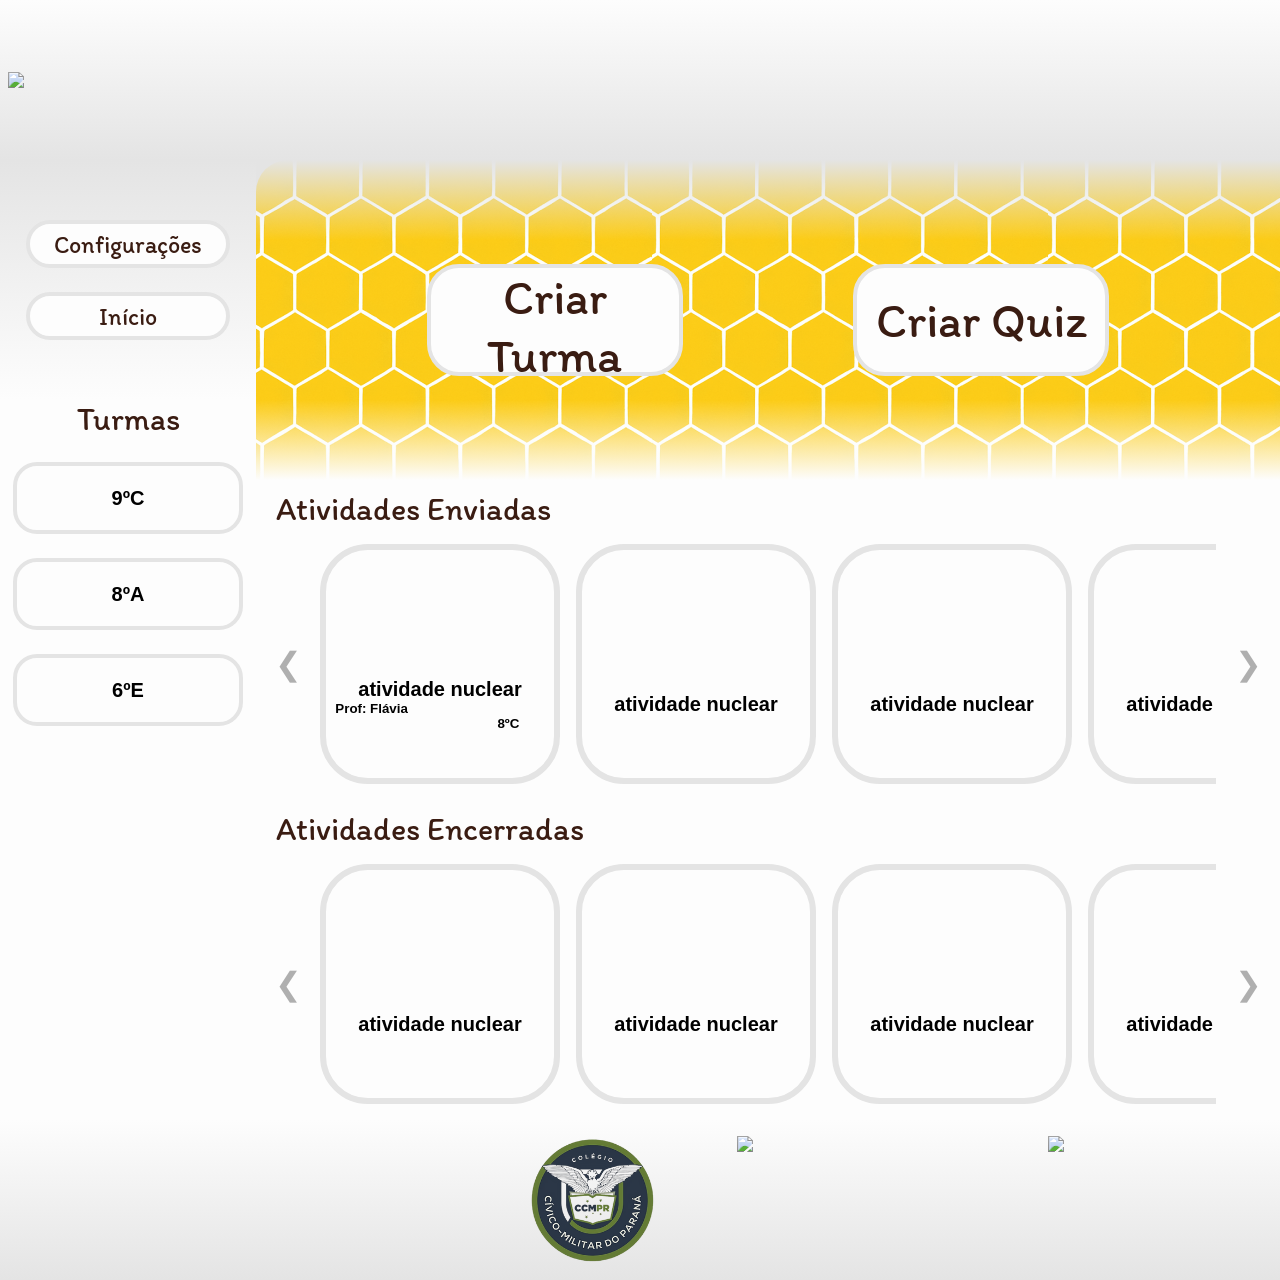
==== public/homeprof.html @ d283ea4b "Add files via upload" ====
<!DOCTYPE html>
<html lang="pt-br">
    <head>
        <meta charset="UTF-8">
        <meta name="viewport" content="width=device-width, initial-scale=1.0">
        <link rel="stylesheet" href="homeprof.css">
        <title>Homepage Professor - Buzzle</title>
    </head>
    <body>
        <header>
            <section>
                <div id="divlogo">
                    <img src="imagens/logobuzzle.png">
                </div>
                <div id="divnav">
                    
                </div>
                <div id="divperfil">
                    
                </div>
            </section>
        </header>
        <aside>
            <section id="secnav">
                <button class="navbut">
                    Configurações
                </button>
                <button class="navbut">
                    Início
                </button>
            </section>
            <section id="secturmas">
                <p id="astitulo">Turmas</p>
                <section id="subsecturmas">
                    <button class="divtur"><h2>9ºC</h2></button>
                    <button class="divtur"><h2>8ºA</h2></button>
                    <button class="divtur"><h2>6ºE</h2></button>
                </section>
            </section>
        </aside>
        <main>
            <section id="fundo">
                <button>Criar Turma</button>
                <button>Criar Quiz</button>
            </section>
            <section id="secmain">
                <section id="secatvenv">
                    <p id="titulo">Atividades Enviadas</p>
                    <section id="carrossel">
                        <button onclick="moveSlide(-1)" id="butao">&#10094;</button>
                        <section id="seccarrossel">
                            <section id="secroladora">
                                
                                
                                
                                <button class="divatv"><h2 class="letra">atividade nuclear</h2>
                                    <h4 class="prof">Prof: Flávia</h4>
                                    <h4 class="turma">8ºC</h4></button>
                                <button class="divatv"><h2 class="letra">atividade nuclear</h2></button>
                                <button class="divatv"><h2 class="letra">atividade nuclear</h2></button>
                                <button class="divatv"><h2 class="letra">atividade nuclear</h2></button>
                                <button class="divatv"><h2 class="letra">atividade nuclear</h2></button>
                                <button class="divatv"><h2 class="letra">atividade nuclear</h2></button>
                            </section>
                        </section>
                        <button onclick="moveSlide(1)" id="butao">&#10095;</button>
                    </section>
                </section>
                <section id="secatvenc">
                    <p id="titulo">Atividades Encerradas</p>
                    <section id="carrossel">
                        <button onclick="moveSlide(-1)" id="butao">&#10094;</button>
                        <section id="seccarrossel">
                            <section id="secroladora">
                                <button class="divatv"><h2 class="letra">atividade nuclear</h2></button>
                                <button class="divatv"><h2 class="letra">atividade nuclear</h2></button>
                                <button class="divatv"><h2 class="letra">atividade nuclear</h2></button>
                                <button class="divatv"><h2 class="letra">atividade nuclear</h2></button>
                                <button class="divatv"><h2 class="letra">atividade nuclear</h2></button>
                                <button class="divatv"><h2 class="letra">atividade nuclear</h2></button>
                            </section>
                        </section>
                        <button onclick="moveSlide(1)" id="butao">&#10095;</button>
                    </section>
                </section>
            </section>
        </main>
        <footer>
            <section id="secfooter">
                <div></div>
                <div class="divfot">
                    <img src="imagens/ccm.png">
                    <img src="imagens/governo.png">
                </div>
                <div class="divfot">
                    <img src="imagens/marsela.png">
                </div>
            </section>
        </footer>
    </body>
</html>
---- public/homeprof.css ----
@font-face {
    font-family: buz1;
    src: url(fonte/Itim-Regular.ttf);
}

* {
    margin: 0;
    padding: 0;
}

body {
    display: grid;
    grid-template-areas:
        "header header header"
        "aside main main"
        "footer footer footer";
    grid-template-columns: 1fr 2fr 2fr;
    background-color: #e4e4e4;
}

header {
    grid-area: header;
    position: relative;
    width: 100%;
    height: 10rem;
    background-image: linear-gradient(#fdfdfd, #e4e4e4);
}

header section {
    width: 100%;
    height: 100%;
    display: flex;
}

#divlogo, #divperfil {
    width: 20%;
    height: 100%;
}

#divlogo {
    display: flex;
    align-items: center;
    justify-content: center;
}

#divlogo img {
    width: 15rem;
}

#divnav {
    width: 60%;
    height: 100%;
}

aside {
    grid-area: aside;
    position: relative;
    width: 100%;
    height: 100%;
    background-image: linear-gradient(#e4e4e4, #fdfdfd, #fdfdfd, #fdfdfd, #fdfdfd);
} 

#secnav{
    width: 100%;
    height: 25%;
    display: flex;
    flex-direction: column;
    align-items: center;
    justify-content: center;
    gap: 1.5rem;
}

.navbut{
    width: 80%;
    height: 3rem;
    background-color: #fdfdfd;
    border: 0.25rem solid #e4e4e4;
    border-radius: 5rem;
    color: #3a1c12;
    font-family: buz1;
    font-size: 1.5rem;
    transition: 0.5s;
    cursor: pointer;
}

.navbut:hover{
    filter: brightness(95%);
    border: 0.25rem solid #ffda33;
}

#secturmas{
    width: 100%;
    height: 75%;
}

#astitulo{
    text-align: center;
    color: #3a1c12;
    font-family: buz1;
    font-size: 2rem;
    margin-bottom: 1.5rem;
}

#subsecturmas{
    width: 100%;
    display: flex;
    flex-direction: column;
    align-items: center;
    gap: 1.5rem;
}

.divtur{
    width: 90%;
    height: 4.5rem;
    background-color: #fdfdfd;
    border: 0.25rem solid #e4e4e4;
    border-radius: 1.5rem;
    cursor: pointer;
    transition: 0.5s;
}

.divtur:hover{
    filter: brightness(95%);
    border: 0.25rem solid #ffda33;
}

main {
    grid-area: main;
    position: relative;
    width: 100%;
    height: 60rem;
    background-image: url(imagens/colmeianova.png);
    border-radius: 2rem 0 0 0;
}

.letra{
    position: relative;
    margin-top: 35%;
}

.prof{
    position: relative;
    margin-top: 0%;
    right: 30%;
}

.turma{
    position: relative;
    margin-top: 0%;
    left: 30%;
    text-align: ;

}
#fundo {
    width: 100%;
    height: 20rem;
    background-image: linear-gradient(#e4e4e4, transparent, transparent, transparent, #fdfdfd);
    display: flex;
    align-items: center;
    justify-content: space-evenly;
}

#fundo button {
    width: 25%;
    height: 7rem;
    border-radius: 2rem;
    border: 0.25rem solid #e4e4e4;
    background-color: #fdfdfd;
    text-align: center;
    font-size: 3rem;
    transition: 0.2s;
    cursor: pointer;
    color: #3a1c12;
    font-family: buz1;
}

#fundo button:hover {
    scale: 105%;
    filter: brightness(97.5%);
    border: 0.5rem solid #ffda33;
}

#secmain {
    width: 100%;
    height: calc(100% - 20rem);
    background-color: #fdfdfd;
    display: flex;
    flex-wrap: wrap;
}

#secatvenv, #secatvenc{
    width: 100%;
    height: 50%;
    display: flex;
    flex-wrap: wrap;
}

#titulo{
    color: #3a1c12;
    font-family: buz1;
    font-size: 2rem;
    margin-left: 2%;
    margin-top: 1%;
    width: 100%;
}

#carrossel{
    /*background-color: pink;*/
    width: 100%;
    height: 80%;
    display: flex;
    align-items: center;
}

#butao{
    width: 4rem;
    height: 4rem;
    font-size: 2rem;
    color: #afafaf;
    cursor: pointer;
    border: none;
    background-color: #fdfdfd;
    transition: 0.5s;
}

#butao:hover{
    color: #ffda33;
}

#seccarrossel{
    width: calc(100% - 8rem);
    height: 100%;
    /*background-color: purple;*/
    display: flex;
    align-items: center;
    overflow: hidden;
}

#secroladora{
    width: auto;
    height: 100%;
    display: flex;
    align-items: center;
    /*background-color: plum;*/
    gap: 1rem;
}

.divatv{
    background-image: url('imagens/errado.webp');
    background-size: contain; /* ou contain, ou um tamanho específico */
    background-repeat: no-repeat; /* Para não repetir a imagem */
    
    width: 15rem;
    height: 15rem;
    background-color: #fdfdfd;
    border: 0.4rem solid #e4e4e4;
    border-radius: 3rem;
    flex-shrink: 0;
    flex-grow: 0;
    cursor: pointer;
    transition: 0.5s;
}

.divatv:hover{
    filter: brightness(95%);
    border: 0.4rem solid #ffda33;
}

footer {
    grid-area: footer;
    position: relative;
    width: 100%;
    height: 10rem;
    background-image: linear-gradient(#fdfdfd, #e4e4e4);
}

#secfooter{
    width: 100%;
    height: 100%;
    display: flex;
    justify-content: space-evenly;
}

#secfooter div{
    width: 30%;
    height: 100%;
}

.divfot{
    display: flex;
    justify-content: space-evenly;
    align-items: center;
}

.divfot img{
    height: 8rem;
}
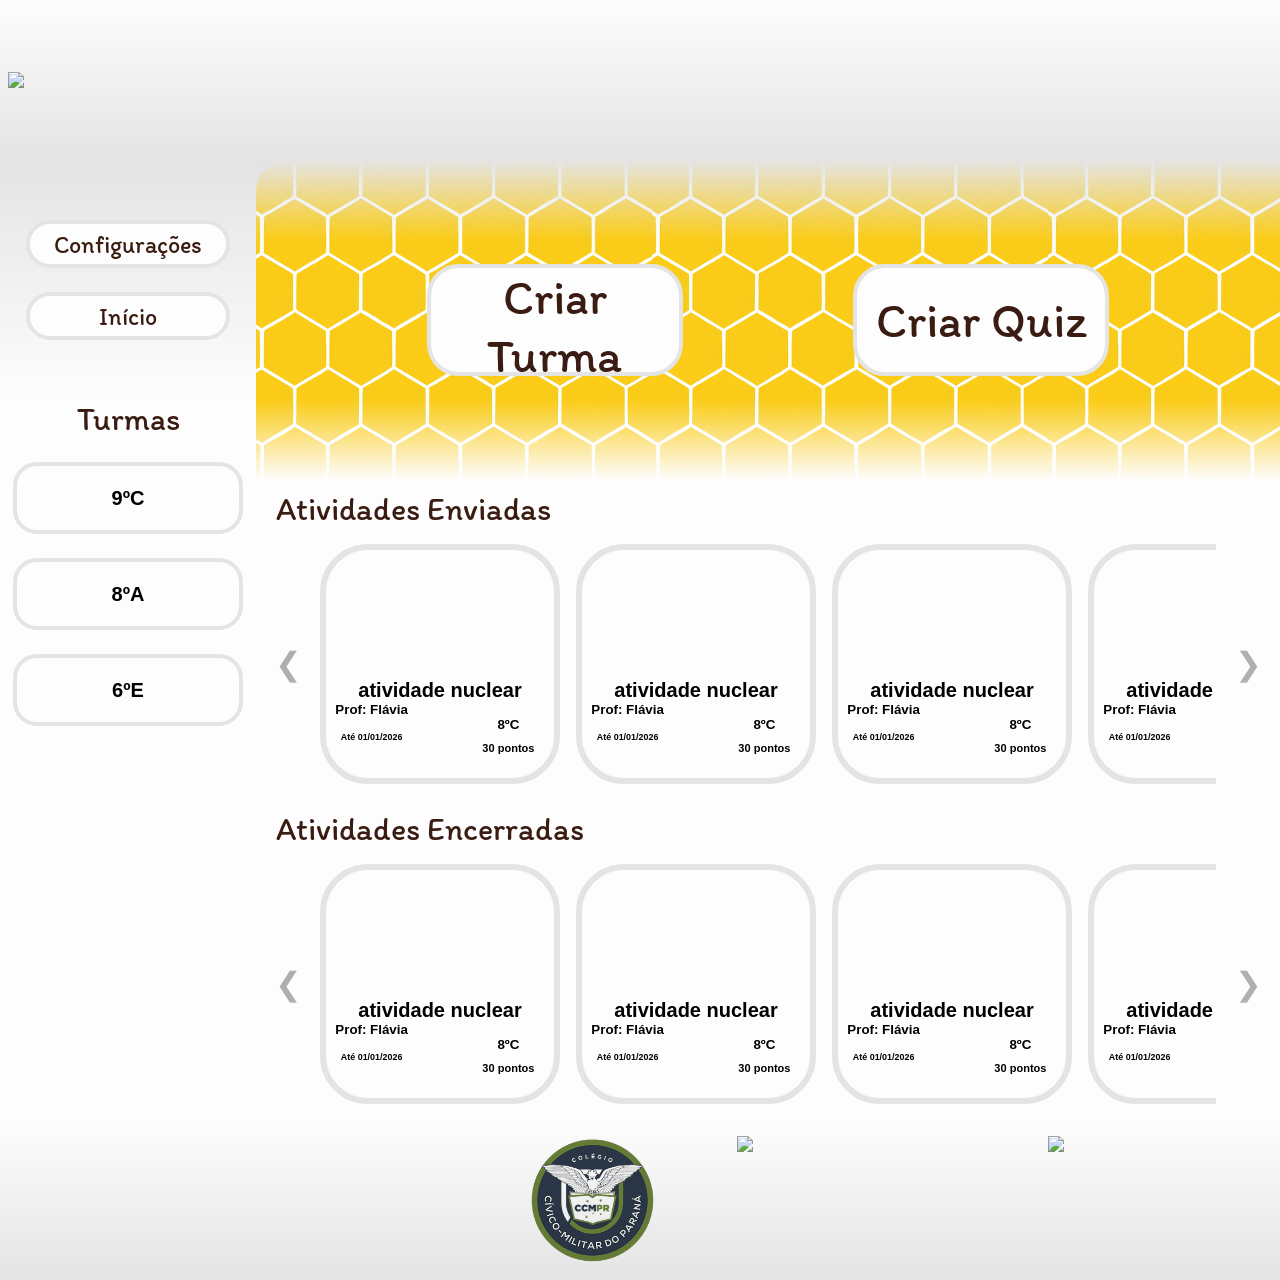
==== commit 07e205fd: "Add files via upload" ====
--- a/public/homeprof.html
+++ b/public/homeprof.html
@@ -55,12 +55,35 @@
                                 
                                 <button class="divatv"><h2 class="letra">atividade nuclear</h2>
                                     <h4 class="prof">Prof: Flávia</h4>
-                                    <h4 class="turma">8ºC</h4></button>
-                                <button class="divatv"><h2 class="letra">atividade nuclear</h2></button>
-                                <button class="divatv"><h2 class="letra">atividade nuclear</h2></button>
-                                <button class="divatv"><h2 class="letra">atividade nuclear</h2></button>
-                                <button class="divatv"><h2 class="letra">atividade nuclear</h2></button>
-                                <button class="divatv"><h2 class="letra">atividade nuclear</h2></button>
+                                    <h4 class="turma">8ºC</h4>
+                                <h6 class="prazo">Até 01/01/2026</h6>
+                                <h5 class="nota">30 pontos</h5></button>
+                                    
+                                <button class="divatv"><h2 class="letra">atividade nuclear</h2>
+                                    <h4 class="prof">Prof: Flávia</h4>
+                                    <h4 class="turma">8ºC</h4>
+                                <h6 class="prazo">Até 01/01/2026</h6>
+                                <h5 class="nota">30 pontos</h5></button>
+                                <button class="divatv"><h2 class="letra">atividade nuclear</h2>
+                                    <h4 class="prof">Prof: Flávia</h4>
+                                    <h4 class="turma">8ºC</h4>
+                                <h6 class="prazo">Até 01/01/2026</h6>
+                                <h5 class="nota">30 pontos</h5></button>
+                                <button class="divatv"><h2 class="letra">atividade nuclear</h2>
+                                    <h4 class="prof">Prof: Flávia</h4>
+                                    <h4 class="turma">8ºC</h4>
+                                <h6 class="prazo">Até 01/01/2026</h6>
+                                <h5 class="nota">30 pontos</h5></button>
+                                <button class="divatv"><h2 class="letra">atividade nuclear</h2>
+                                    <h4 class="prof">Prof: Flávia</h4>
+                                    <h4 class="turma">8ºC</h4>
+                                <h6 class="prazo">Até 01/01/2026</h6>
+                                <h5 class="nota">30 pontos</h5></button>
+                                <button class="divatv"><h2 class="letra">atividade nuclear</h2>
+                                    <h4 class="prof">Prof: Flávia</h4>
+                                    <h4 class="turma">8ºC</h4>
+                                <h6 class="prazo">Até 01/01/2026</h6>
+                                <h5 class="nota">30 pontos</h5></button>
                             </section>
                         </section>
                         <button onclick="moveSlide(1)" id="butao">&#10095;</button>
@@ -72,12 +95,36 @@
                         <button onclick="moveSlide(-1)" id="butao">&#10094;</button>
                         <section id="seccarrossel">
                             <section id="secroladora">
-                                <button class="divatv"><h2 class="letra">atividade nuclear</h2></button>
-                                <button class="divatv"><h2 class="letra">atividade nuclear</h2></button>
-                                <button class="divatv"><h2 class="letra">atividade nuclear</h2></button>
-                                <button class="divatv"><h2 class="letra">atividade nuclear</h2></button>
-                                <button class="divatv"><h2 class="letra">atividade nuclear</h2></button>
-                                <button class="divatv"><h2 class="letra">atividade nuclear</h2></button>
+                                <button class="divatv"><h2 class="letra">atividade nuclear</h2>
+                                    <h4 class="prof">Prof: Flávia</h4>
+                                    <h4 class="turma">8ºC</h4>
+                                <h6 class="prazo">Até 01/01/2026</h6>
+                                <h5 class="nota">30 pontos</h5></button>
+                                <button class="divatv"><h2 class="letra">atividade nuclear</h2>
+                                    <h4 class="prof">Prof: Flávia</h4>
+                                    <h4 class="turma">8ºC</h4>
+                                <h6 class="prazo">Até 01/01/2026</h6>
+                                <h5 class="nota">30 pontos</h5></button>
+                                <button class="divatv"><h2 class="letra">atividade nuclear</h2>
+                                    <h4 class="prof">Prof: Flávia</h4>
+                                    <h4 class="turma">8ºC</h4>
+                                <h6 class="prazo">Até 01/01/2026</h6>
+                                <h5 class="nota">30 pontos</h5></button>
+                                <button class="divatv"><h2 class="letra">atividade nuclear</h2>
+                                    <h4 class="prof">Prof: Flávia</h4>
+                                    <h4 class="turma">8ºC</h4>
+                                <h6 class="prazo">Até 01/01/2026</h6>
+                                <h5 class="nota">30 pontos</h5></button>
+                                <button class="divatv"><h2 class="letra">atividade nuclear</h2>
+                                    <h4 class="prof">Prof: Flávia</h4>
+                                    <h4 class="turma">8ºC</h4>
+                                <h6 class="prazo">Até 01/01/2026</h6>
+                                <h5 class="nota">30 pontos</h5></button>
+                                <button class="divatv"><h2 class="letra">atividade nuclear</h2>
+                                    <h4 class="prof">Prof: Flávia</h4>
+                                    <h4 class="turma">8ºC</h4>
+                                <h6 class="prazo">Até 01/01/2026</h6>
+                                <h5 class="nota">30 pontos</h5></button>
                             </section>
                         </section>
                         <button onclick="moveSlide(1)" id="butao">&#10095;</button>
--- a/public/homeprof.css
+++ b/public/homeprof.css
@@ -135,7 +135,7 @@
 
 .letra{
     position: relative;
-    margin-top: 35%;
+    margin-top: 46%;
 }
 
 .prof{
@@ -148,9 +148,20 @@
     position: relative;
     margin-top: 0%;
     left: 30%;
-    text-align: ;
-
-}
+}
+
+.prazo{
+    position: relative;
+    margin-top: 0%;
+    right: 30%;
+}
+
+.nota{
+    position: relative;
+    margin-top: 0%;
+    left: 30%;
+}
+
 #fundo {
     width: 100%;
     height: 20rem;
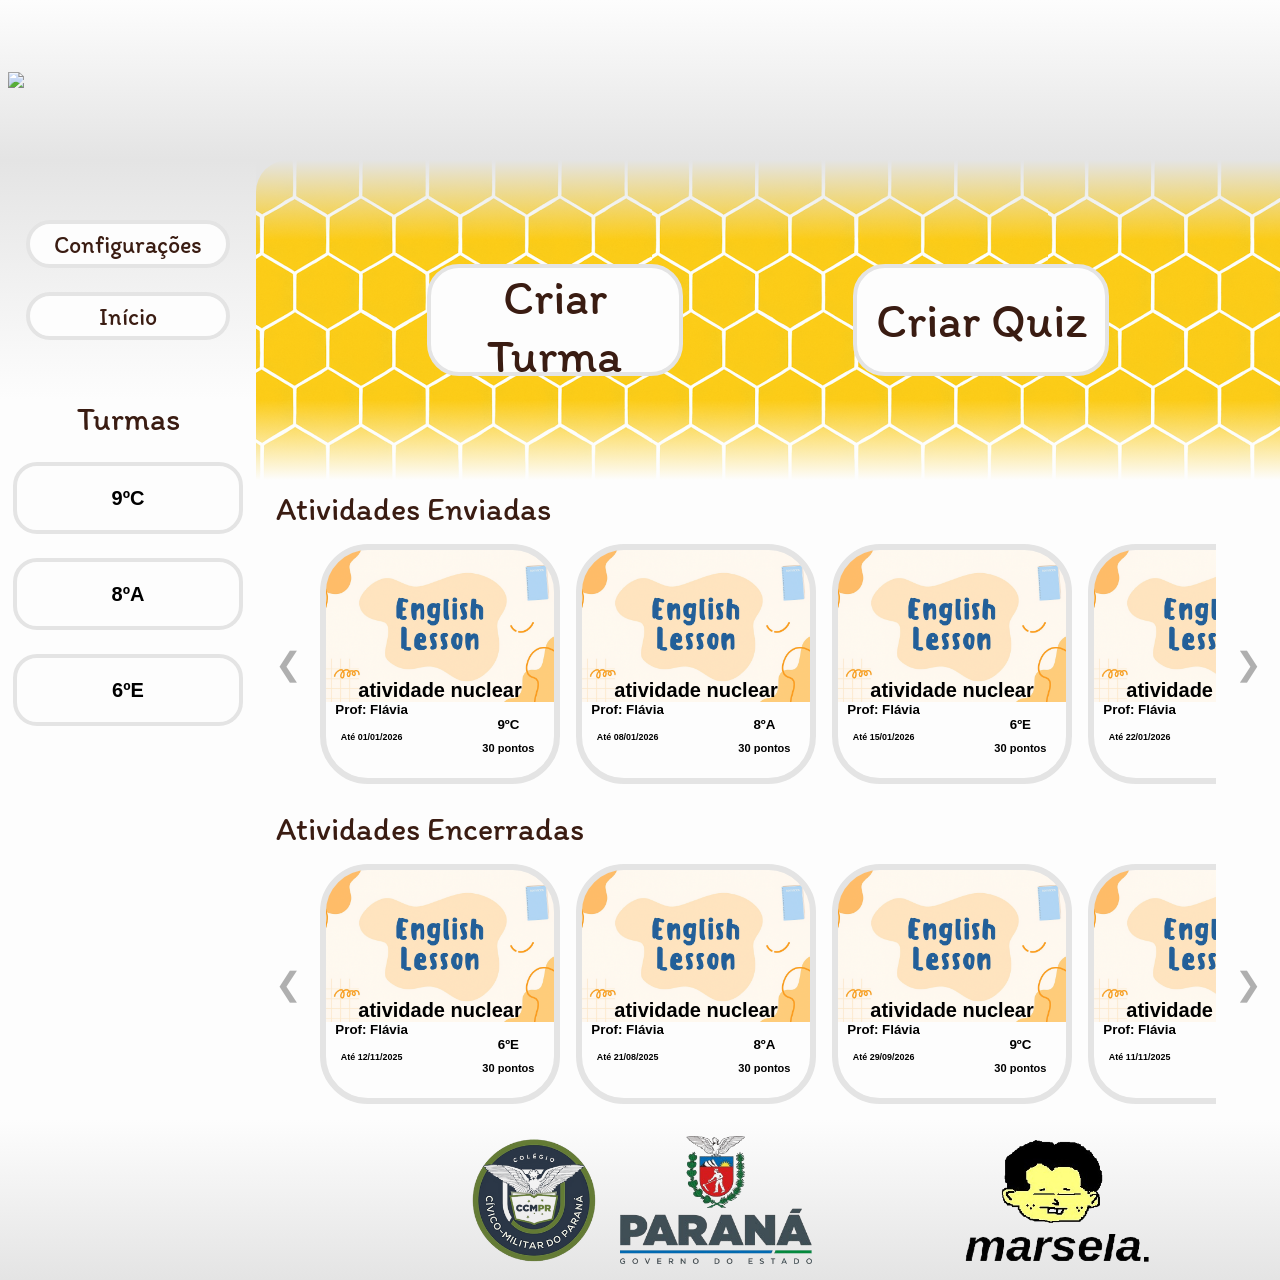
==== commit 0f0c4c01: "Add files via upload" ====
--- a/public/homeprof.html
+++ b/public/homeprof.html
@@ -55,34 +55,34 @@
                                 
                                 <button class="divatv"><h2 class="letra">atividade nuclear</h2>
                                     <h4 class="prof">Prof: Flávia</h4>
-                                    <h4 class="turma">8ºC</h4>
+                                    <h4 class="turma">9ºC</h4>
                                 <h6 class="prazo">Até 01/01/2026</h6>
                                 <h5 class="nota">30 pontos</h5></button>
                                     
                                 <button class="divatv"><h2 class="letra">atividade nuclear</h2>
                                     <h4 class="prof">Prof: Flávia</h4>
-                                    <h4 class="turma">8ºC</h4>
-                                <h6 class="prazo">Até 01/01/2026</h6>
+                                    <h4 class="turma">8ºA</h4>
+                                <h6 class="prazo">Até 08/01/2026</h6>
                                 <h5 class="nota">30 pontos</h5></button>
                                 <button class="divatv"><h2 class="letra">atividade nuclear</h2>
                                     <h4 class="prof">Prof: Flávia</h4>
-                                    <h4 class="turma">8ºC</h4>
-                                <h6 class="prazo">Até 01/01/2026</h6>
+                                    <h4 class="turma">6ºE</h4>
+                                <h6 class="prazo">Até 15/01/2026</h6>
                                 <h5 class="nota">30 pontos</h5></button>
                                 <button class="divatv"><h2 class="letra">atividade nuclear</h2>
                                     <h4 class="prof">Prof: Flávia</h4>
-                                    <h4 class="turma">8ºC</h4>
-                                <h6 class="prazo">Até 01/01/2026</h6>
+                                    <h4 class="turma">9ºC</h4>
+                                <h6 class="prazo">Até 22/01/2026</h6>
                                 <h5 class="nota">30 pontos</h5></button>
                                 <button class="divatv"><h2 class="letra">atividade nuclear</h2>
                                     <h4 class="prof">Prof: Flávia</h4>
-                                    <h4 class="turma">8ºC</h4>
-                                <h6 class="prazo">Até 01/01/2026</h6>
+                                    <h4 class="turma">6ºE</h4>
+                                <h6 class="prazo">Até 07/01/2026</h6>
                                 <h5 class="nota">30 pontos</h5></button>
                                 <button class="divatv"><h2 class="letra">atividade nuclear</h2>
                                     <h4 class="prof">Prof: Flávia</h4>
-                                    <h4 class="turma">8ºC</h4>
-                                <h6 class="prazo">Até 01/01/2026</h6>
+                                    <h4 class="turma">9ºC</h4>
+                                <h6 class="prazo">Até 20/12/2025</h6>
                                 <h5 class="nota">30 pontos</h5></button>
                             </section>
                         </section>
@@ -97,33 +97,33 @@
                             <section id="secroladora">
                                 <button class="divatv"><h2 class="letra">atividade nuclear</h2>
                                     <h4 class="prof">Prof: Flávia</h4>
-                                    <h4 class="turma">8ºC</h4>
-                                <h6 class="prazo">Até 01/01/2026</h6>
+                                    <h4 class="turma">6ºE</h4>
+                                <h6 class="prazo">Até 12/11/2025</h6>
                                 <h5 class="nota">30 pontos</h5></button>
                                 <button class="divatv"><h2 class="letra">atividade nuclear</h2>
                                     <h4 class="prof">Prof: Flávia</h4>
-                                    <h4 class="turma">8ºC</h4>
-                                <h6 class="prazo">Até 01/01/2026</h6>
+                                    <h4 class="turma">8ºA<A></A></h4>
+                                <h6 class="prazo">Até 21/08/2025</h6>
                                 <h5 class="nota">30 pontos</h5></button>
                                 <button class="divatv"><h2 class="letra">atividade nuclear</h2>
                                     <h4 class="prof">Prof: Flávia</h4>
-                                    <h4 class="turma">8ºC</h4>
-                                <h6 class="prazo">Até 01/01/2026</h6>
+                                    <h4 class="turma">9ºC</h4>
+                                <h6 class="prazo">Até 29/09/2026</h6>
                                 <h5 class="nota">30 pontos</h5></button>
                                 <button class="divatv"><h2 class="letra">atividade nuclear</h2>
                                     <h4 class="prof">Prof: Flávia</h4>
-                                    <h4 class="turma">8ºC</h4>
-                                <h6 class="prazo">Até 01/01/2026</h6>
+                                    <h4 class="turma">8ºA</h4>
+                                <h6 class="prazo">Até 11/11/2025</h6>
                                 <h5 class="nota">30 pontos</h5></button>
                                 <button class="divatv"><h2 class="letra">atividade nuclear</h2>
                                     <h4 class="prof">Prof: Flávia</h4>
-                                    <h4 class="turma">8ºC</h4>
-                                <h6 class="prazo">Até 01/01/2026</h6>
+                                    <h4 class="turma">9ºC</h4>
+                                <h6 class="prazo">Até 15/09/2025</h6>
                                 <h5 class="nota">30 pontos</h5></button>
                                 <button class="divatv"><h2 class="letra">atividade nuclear</h2>
                                     <h4 class="prof">Prof: Flávia</h4>
-                                    <h4 class="turma">8ºC</h4>
-                                <h6 class="prazo">Até 01/01/2026</h6>
+                                    <h4 class="turma">8ºA</h4>
+                                <h6 class="prazo">Até 31/10/2026</h6>
                                 <h5 class="nota">30 pontos</h5></button>
                             </section>
                         </section>
--- a/public/homeprof.css
+++ b/public/homeprof.css
@@ -257,7 +257,7 @@
 }
 
 .divatv{
-    background-image: url('imagens/errado.webp');
+    background-image: url('imagens/errado.png');
     background-size: contain; /* ou contain, ou um tamanho específico */
     background-repeat: no-repeat; /* Para não repetir a imagem */
     
